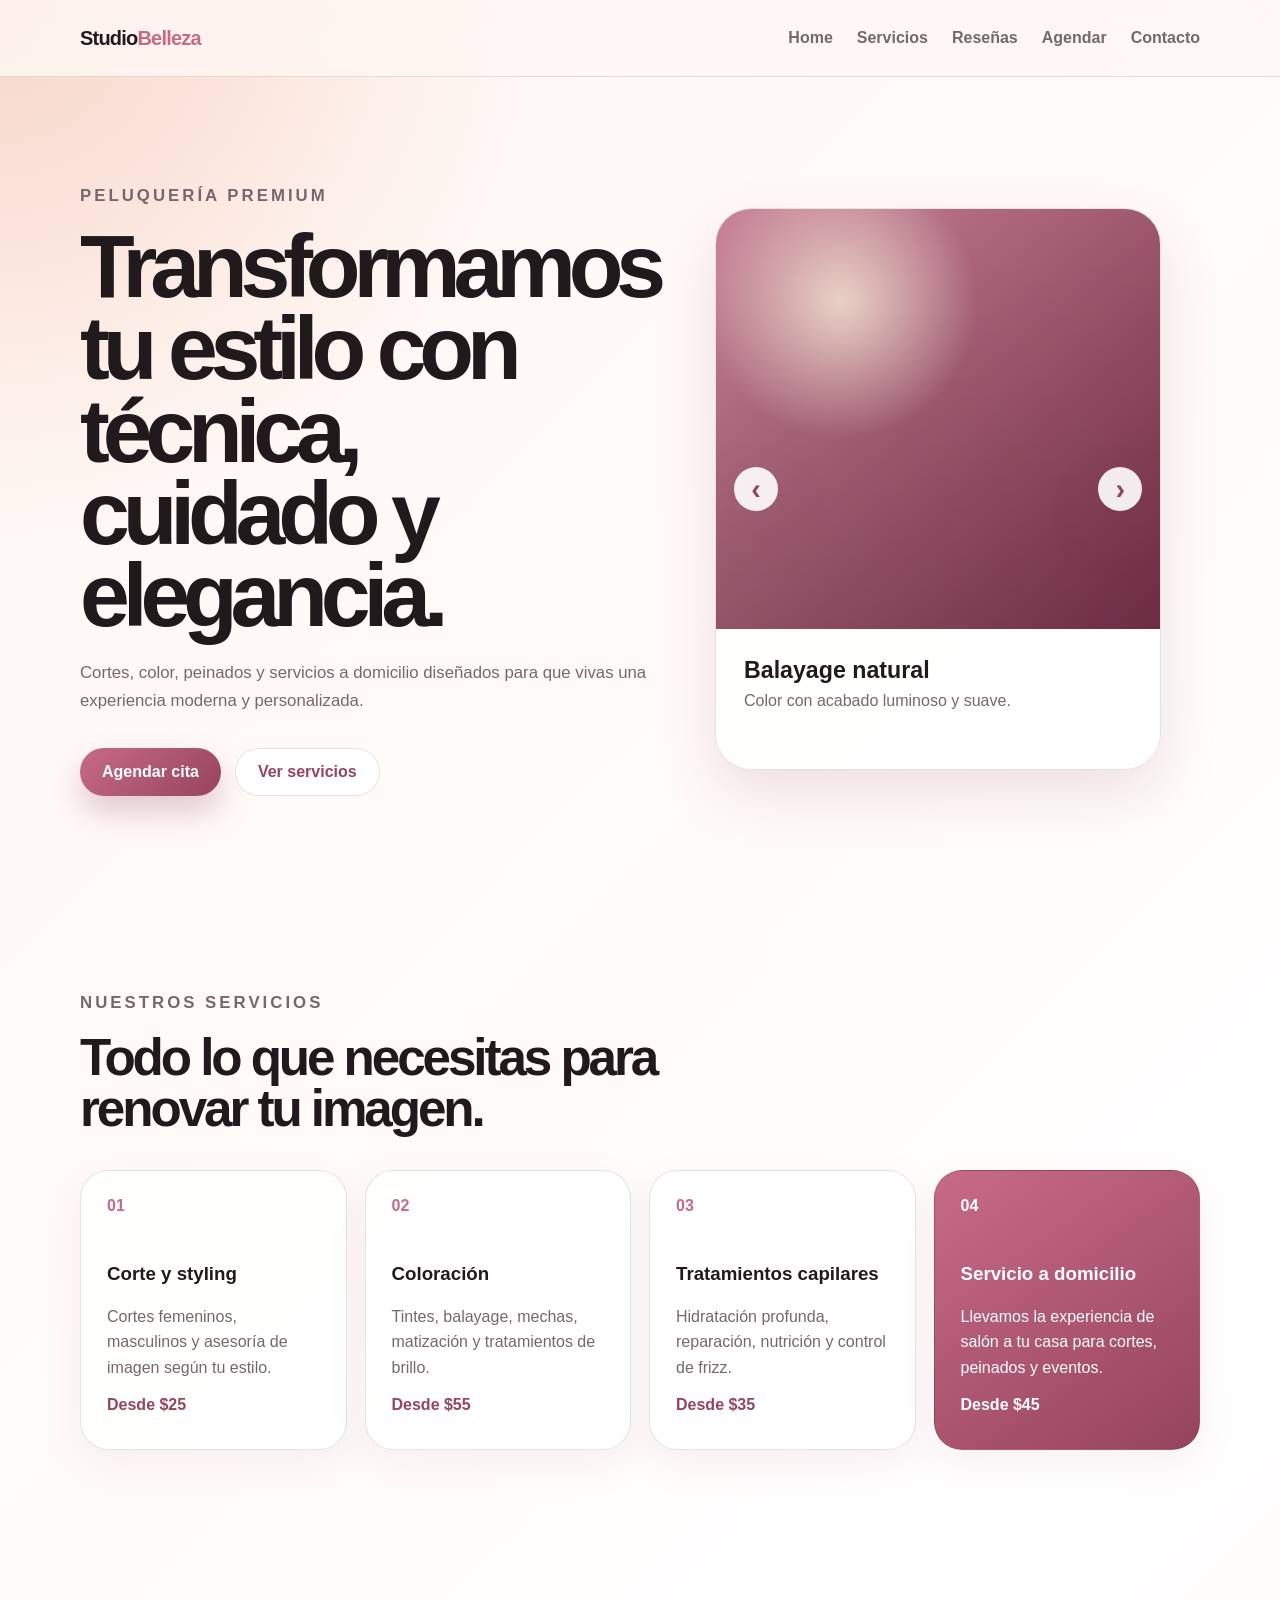
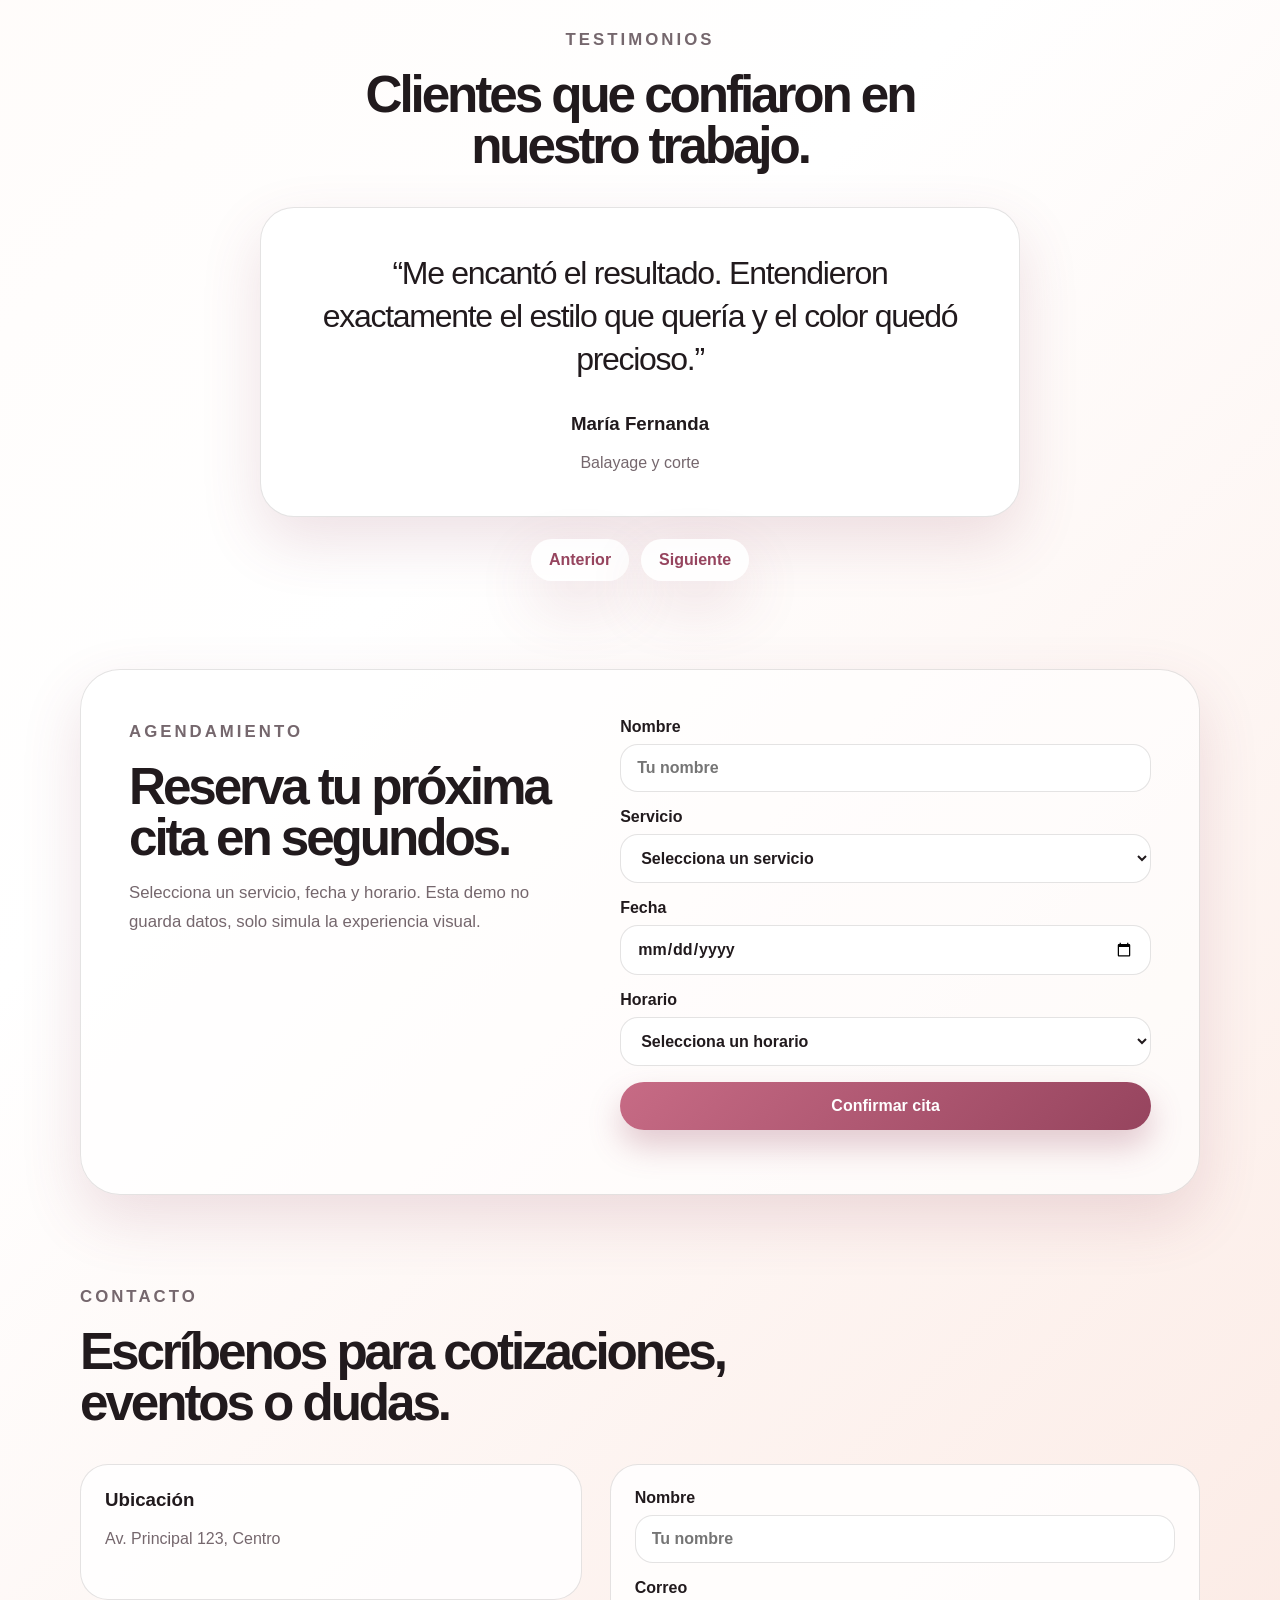
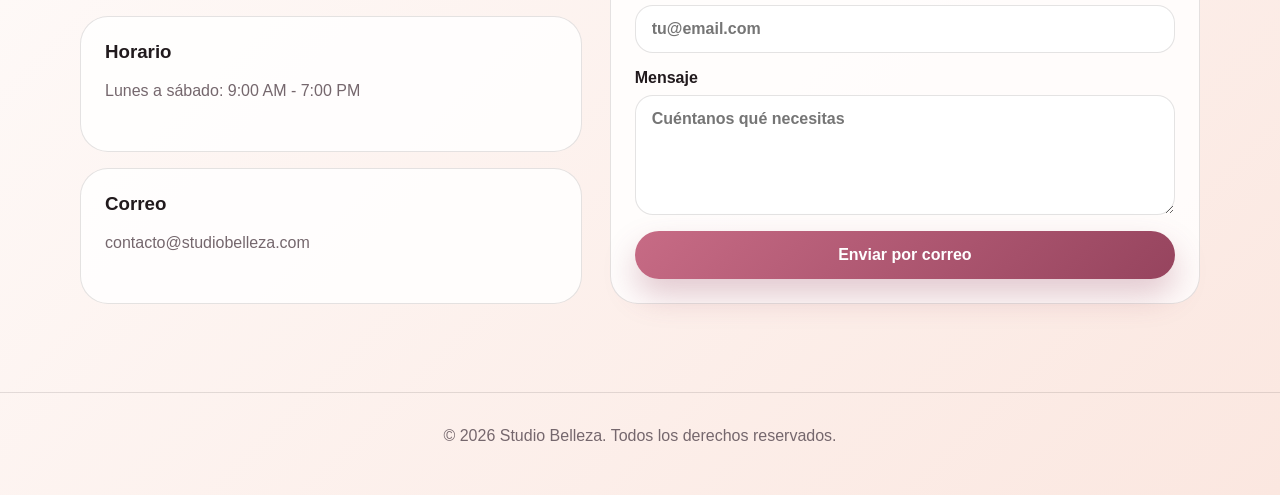
==== index.html @ a396c780 "feat: init project" ====
<!DOCTYPE html>
<html lang="es">
<head>
  <meta charset="UTF-8" />
  <meta name="viewport" content="width=device-width, initial-scale=1.0" />
  <title>Studio Belleza | Peluquería Moderna</title>
  <link rel="stylesheet" href="styles.css" />
</head>
<body>
  <header class="site-header">
    <nav class="navbar">
      <a href="#home" class="logo">Studio<span>Belleza</span></a>

      <button class="menu-toggle" id="menuToggle" aria-label="Abrir menú">
        <span></span>
        <span></span>
        <span></span>
      </button>

      <div class="nav-links" id="navLinks">
        <a href="#home">Home</a>
        <a href="#servicios">Servicios</a>
        <a href="#testimonios">Reseñas</a>
        <a href="#agenda">Agendar</a>
        <a href="#contacto">Contacto</a>
      </div>
    </nav>
  </header>

  <main>
    <section class="hero section" id="home">
      <div class="hero-content">
        <p class="eyebrow">Peluquería premium</p>
        <h1>Transformamos tu estilo con técnica, cuidado y elegancia.</h1>
        <p>
          Cortes, color, peinados y servicios a domicilio diseñados para que vivas una experiencia moderna y personalizada.
        </p>
        <div class="hero-actions">
          <a href="#agenda" class="btn primary">Agendar cita</a>
          <a href="#servicios" class="btn secondary">Ver servicios</a>
        </div>
      </div>

      <div class="carousel" aria-label="Trabajos realizados">
        <div class="carousel-track" id="carouselTrack">
          <article class="slide active">
            <div class="slide-image gradient-one"></div>
            <div class="slide-info">
              <h3>Balayage natural</h3>
              <p>Color con acabado luminoso y suave.</p>
            </div>
          </article>

          <article class="slide">
            <div class="slide-image gradient-two"></div>
            <div class="slide-info">
              <h3>Corte moderno</h3>
              <p>Estilo personalizado según rostro y textura.</p>
            </div>
          </article>

          <article class="slide">
            <div class="slide-image gradient-three"></div>
            <div class="slide-info">
              <h3>Peinado social</h3>
              <p>Look elegante para eventos especiales.</p>
            </div>
          </article>
        </div>

        <div class="carousel-controls">
          <button id="prevSlide" aria-label="Trabajo anterior">‹</button>
          <button id="nextSlide" aria-label="Trabajo siguiente">›</button>
        </div>

        <div class="carousel-dots" id="carouselDots"></div>
      </div>
    </section>

    <section class="section services" id="servicios">
      <div class="section-heading">
        <p class="eyebrow">Nuestros servicios</p>
        <h2>Todo lo que necesitas para renovar tu imagen.</h2>
      </div>

      <div class="service-grid">
        <article class="service-card">
          <span>01</span>
          <h3>Corte y styling</h3>
          <p>Cortes femeninos, masculinos y asesoría de imagen según tu estilo.</p>
          <strong>Desde $25</strong>
        </article>

        <article class="service-card">
          <span>02</span>
          <h3>Coloración</h3>
          <p>Tintes, balayage, mechas, matización y tratamientos de brillo.</p>
          <strong>Desde $55</strong>
        </article>

        <article class="service-card">
          <span>03</span>
          <h3>Tratamientos capilares</h3>
          <p>Hidratación profunda, reparación, nutrición y control de frizz.</p>
          <strong>Desde $35</strong>
        </article>

        <article class="service-card highlighted">
          <span>04</span>
          <h3>Servicio a domicilio</h3>
          <p>Llevamos la experiencia de salón a tu casa para cortes, peinados y eventos.</p>
          <strong>Desde $45</strong>
        </article>
      </div>
    </section>

    <section class="section testimonials" id="testimonios">
      <div class="section-heading">
        <p class="eyebrow">Testimonios</p>
        <h2>Clientes que confiaron en nuestro trabajo.</h2>
      </div>

      <div class="testimonial-card" id="testimonialCard">
        <p id="testimonialText"></p>
        <div>
          <h3 id="testimonialName"></h3>
          <span id="testimonialService"></span>
        </div>
      </div>

      <div class="testimonial-actions">
        <button id="prevTestimonial">Anterior</button>
        <button id="nextTestimonial">Siguiente</button>
      </div>
    </section>

    <section class="section booking" id="agenda">
      <div class="booking-content">
        <p class="eyebrow">Agendamiento</p>
        <h2>Reserva tu próxima cita en segundos.</h2>
        <p>
          Selecciona un servicio, fecha y horario. Esta demo no guarda datos, solo simula la experiencia visual.
        </p>
      </div>

      <form class="booking-form" id="bookingForm">
        <label>
          Nombre
          <input type="text" id="bookingName" placeholder="Tu nombre" required />
        </label>

        <label>
          Servicio
          <select id="bookingService" required>
            <option value="">Selecciona un servicio</option>
            <option>Corte y styling</option>
            <option>Coloración</option>
            <option>Tratamiento capilar</option>
            <option>Servicio a domicilio</option>
          </select>
        </label>

        <label>
          Fecha
          <input type="date" id="bookingDate" required />
        </label>

        <label>
          Horario
          <select id="bookingTime" required>
            <option value="">Selecciona un horario</option>
            <option>09:00 AM</option>
            <option>11:00 AM</option>
            <option>02:00 PM</option>
            <option>04:00 PM</option>
            <option>06:00 PM</option>
          </select>
        </label>

        <button type="submit" class="btn primary">Confirmar cita</button>
        <p class="form-message" id="bookingMessage"></p>
      </form>
    </section>

    <section class="section contact" id="contacto">
      <div class="section-heading">
        <p class="eyebrow">Contacto</p>
        <h2>Escríbenos para cotizaciones, eventos o dudas.</h2>
      </div>

      <div class="contact-layout">
        <div class="contact-info">
          <article>
            <h3>Ubicación</h3>
            <p>Av. Principal 123, Centro</p>
          </article>

          <article>
            <h3>Horario</h3>
            <p>Lunes a sábado: 9:00 AM - 7:00 PM</p>
          </article>

          <article>
            <h3>Correo</h3>
            <p>contacto@studiobelleza.com</p>
          </article>
        </div>

        <form class="contact-form" action="mailto:contacto@studiobelleza.com" method="post" enctype="text/plain">
          <label>
            Nombre
            <input type="text" name="nombre" placeholder="Tu nombre" required />
          </label>

          <label>
            Correo
            <input type="email" name="correo" placeholder="tu@email.com" required />
          </label>

          <label>
            Mensaje
            <textarea name="mensaje" rows="5" placeholder="Cuéntanos qué necesitas" required></textarea>
          </label>

          <button type="submit" class="btn primary">Enviar por correo</button>
        </form>
      </div>
    </section>
  </main>

  <footer class="footer">
    <p>© 2026 Studio Belleza. Todos los derechos reservados.</p>
  </footer>

  <script src="script.js"></script>
</body>
</html>
---- styles.css ----
:root {
  --bg: #fff7f3;
  --bg-soft: #ffffff;
  --text: #211a1d;
  --muted: #75676d;
  --primary: #c76b85;
  --primary-dark: #96445e;
  --accent: #f4c8b8;
  --card: rgba(255, 255, 255, 0.82);
  --border: rgba(33, 26, 29, 0.12);
  --shadow: 0 24px 60px rgba(150, 68, 94, 0.16);
}

* {
  box-sizing: border-box;
}

html {
  scroll-behavior: smooth;
}

body {
  margin: 0;
  font-family: Arial, sans-serif;
  color: var(--text);
  background:
    radial-gradient(circle at top left, rgba(244, 200, 184, 0.7), transparent 34rem),
    linear-gradient(135deg, #fff7f3 0%, #fff 52%, #fbe7e0 100%);
}

a {
  color: inherit;
  text-decoration: none;
}

button,
input,
select,
textarea {
  font: inherit;
}

.site-header {
  position: sticky;
  top: 0;
  z-index: 20;
  background: rgba(255, 247, 243, 0.82);
  backdrop-filter: blur(18px);
  border-bottom: 1px solid var(--border);
}

.navbar {
  width: min(1120px, calc(100% - 32px));
  margin: 0 auto;
  min-height: 76px;
  display: flex;
  align-items: center;
  justify-content: space-between;
}

.logo {
  font-weight: 800;
  font-size: 1.25rem;
  letter-spacing: -0.04em;
}

.logo span {
  color: var(--primary);
}

.nav-links {
  display: flex;
  align-items: center;
  gap: 24px;
  color: var(--muted);
  font-weight: 600;
}

.nav-links a:hover {
  color: var(--primary-dark);
}

.menu-toggle {
  display: none;
  width: 44px;
  height: 44px;
  border: 0;
  border-radius: 999px;
  background: var(--bg-soft);
  box-shadow: var(--shadow);
}

.menu-toggle span {
  display: block;
  width: 20px;
  height: 2px;
  margin: 4px auto;
  background: var(--text);
}

.section {
  width: min(1120px, calc(100% - 32px));
  margin: 0 auto;
  padding: 88px 0;
}

.hero {
  min-height: calc(100vh - 76px);
  display: grid;
  grid-template-columns: 1fr 0.92fr;
  align-items: center;
  gap: 56px;
}

.eyebrow {
  margin: 0 0 14px;
  color: var(--primary-dark);
  font-size: 0.78rem;
  font-weight: 800;
  letter-spacing: 0.18em;
  text-transform: uppercase;
}

h1,
h2,
h3,
p {
  margin-top: 0;
}

h1 {
  margin-bottom: 22px;
  font-size: clamp(2.8rem, 7vw, 5.8rem);
  line-height: 0.92;
  letter-spacing: -0.08em;
}

h2 {
  margin-bottom: 16px;
  font-size: clamp(2rem, 4vw, 3.6rem);
  line-height: 1;
  letter-spacing: -0.06em;
}

.hero-content p,
.booking-content p,
.section-heading p {
  color: var(--muted);
  font-size: 1.05rem;
  line-height: 1.7;
}

.hero-actions {
  display: flex;
  flex-wrap: wrap;
  gap: 14px;
  margin-top: 32px;
}

.btn {
  display: inline-flex;
  align-items: center;
  justify-content: center;
  min-height: 48px;
  padding: 0 22px;
  border: 0;
  border-radius: 999px;
  cursor: pointer;
  font-weight: 800;
}

.btn.primary {
  color: #fff;
  background: linear-gradient(135deg, var(--primary), var(--primary-dark));
  box-shadow: 0 16px 32px rgba(150, 68, 94, 0.28);
}

.btn.secondary {
  background: #fff;
  color: var(--primary-dark);
  border: 1px solid var(--border);
}

.carousel {
  position: relative;
  overflow: hidden;
  border-radius: 36px;
  background: var(--card);
  border: 1px solid var(--border);
  box-shadow: var(--shadow);
}

.carousel-track {
  position: relative;
  min-height: 560px;
}

.slide {
  position: absolute;
  inset: 0;
  opacity: 0;
  transform: scale(1.03);
  transition: opacity 0.45s ease, transform 0.45s ease;
  pointer-events: none;
}

.slide.active {
  opacity: 1;
  transform: scale(1);
  pointer-events: auto;
}

.slide-image {
  height: 420px;
}

.gradient-one {
  background:
    linear-gradient(rgba(33, 26, 29, 0.08), rgba(33, 26, 29, 0.18)),
    radial-gradient(circle at 28% 22%, #ffe6d9, transparent 30%),
    linear-gradient(135deg, #d88ea3, #7c2f4a);
}

.gradient-two {
  background:
    linear-gradient(rgba(33, 26, 29, 0.06), rgba(33, 26, 29, 0.15)),
    radial-gradient(circle at 72% 24%, #f8d0bd, transparent 28%),
    linear-gradient(135deg, #33242d, #cc7891);
}

.gradient-three {
  background:
    linear-gradient(rgba(33, 26, 29, 0.06), rgba(33, 26, 29, 0.18)),
    radial-gradient(circle at 50% 18%, #fff1dc, transparent 30%),
    linear-gradient(135deg, #ba6d72, #eac0aa);
}

.slide-info {
  padding: 28px;
}

.slide-info h3 {
  margin-bottom: 8px;
  font-size: 1.45rem;
}

.slide-info p {
  color: var(--muted);
}

.carousel-controls {
  position: absolute;
  top: 50%;
  left: 18px;
  right: 18px;
  display: flex;
  justify-content: space-between;
  transform: translateY(-50%);
}

.carousel-controls button,
.testimonial-actions button {
  border: 0;
  border-radius: 999px;
  background: rgba(255, 255, 255, 0.9);
  color: var(--primary-dark);
  cursor: pointer;
  font-weight: 900;
  box-shadow: var(--shadow);
}

.carousel-controls button {
  width: 44px;
  height: 44px;
  font-size: 1.8rem;
}

.carousel-dots {
  position: absolute;
  left: 0;
  right: 0;
  bottom: 18px;
  display: flex;
  justify-content: center;
  gap: 8px;
}

.carousel-dots button {
  width: 9px;
  height: 9px;
  padding: 0;
  border: 0;
  border-radius: 999px;
  background: rgba(255, 255, 255, 0.55);
  cursor: pointer;
}

.carousel-dots button.active {
  width: 28px;
  background: #fff;
}

.section-heading {
  max-width: 680px;
  margin-bottom: 36px;
}

.service-grid {
  display: grid;
  grid-template-columns: repeat(4, 1fr);
  gap: 18px;
}

.service-card {
  min-height: 280px;
  padding: 26px;
  border: 1px solid var(--border);
  border-radius: 28px;
  background: var(--card);
  box-shadow: 0 14px 40px rgba(150, 68, 94, 0.08);
}

.service-card span {
  display: inline-block;
  margin-bottom: 48px;
  color: var(--primary);
  font-weight: 900;
}

.service-card p {
  color: var(--muted);
  line-height: 1.6;
}

.service-card strong {
  color: var(--primary-dark);
}

.service-card.highlighted {
  color: #fff;
  background: linear-gradient(145deg, var(--primary), var(--primary-dark));
}

.service-card.highlighted p,
.service-card.highlighted span,
.service-card.highlighted strong {
  color: #fff;
}

.testimonials {
  text-align: center;
}

.testimonials .section-heading {
  margin-left: auto;
  margin-right: auto;
}

.testimonial-card {
  max-width: 760px;
  margin: 0 auto;
  padding: 44px;
  border-radius: 34px;
  background: #fff;
  border: 1px solid var(--border);
  box-shadow: var(--shadow);
}

.testimonial-card p {
  color: var(--text);
  font-size: clamp(1.25rem, 3vw, 2rem);
  line-height: 1.35;
  letter-spacing: -0.04em;
}

.testimonial-card span {
  color: var(--muted);
}

.testimonial-actions {
  display: flex;
  justify-content: center;
  gap: 12px;
  margin-top: 22px;
}

.testimonial-actions button {
  padding: 12px 18px;
}

.booking {
  display: grid;
  grid-template-columns: 0.85fr 1fr;
  gap: 40px;
  align-items: start;
  padding: 48px;
  border-radius: 40px;
  background: rgba(255, 255, 255, 0.62);
  border: 1px solid var(--border);
  box-shadow: var(--shadow);
}

.booking-form,
.contact-form {
  display: grid;
  gap: 16px;
}

label {
  display: grid;
  gap: 8px;
  color: var(--text);
  font-weight: 800;
}

input,
select,
textarea {
  width: 100%;
  border: 1px solid var(--border);
  border-radius: 18px;
  padding: 14px 16px;
  outline: none;
  background: #fff;
  color: var(--text);
}

input:focus,
select:focus,
textarea:focus {
  border-color: var(--primary);
  box-shadow: 0 0 0 4px rgba(199, 107, 133, 0.13);
}

.form-message {
  margin: 0;
  color: var(--primary-dark);
  font-weight: 800;
}

.contact-layout {
  display: grid;
  grid-template-columns: 0.85fr 1fr;
  gap: 28px;
}

.contact-info {
  display: grid;
  gap: 16px;
}

.contact-info article,
.contact-form {
  padding: 24px;
  border-radius: 28px;
  background: var(--card);
  border: 1px solid var(--border);
}

.contact-info p {
  margin-bottom: 0;
  color: var(--muted);
}

.footer {
  padding: 34px 16px;
  text-align: center;
  color: var(--muted);
  border-top: 1px solid var(--border);
}

.error-page {
  min-height: 100vh;
  width: min(920px, calc(100% - 32px));
  margin: 0 auto;
  display: grid;
  place-items: center;
  padding: 48px 0;
}

.error-card {
  width: 100%;
  padding: clamp(32px, 7vw, 72px);
  border: 1px solid var(--border);
  border-radius: 42px;
  background: rgba(255, 255, 255, 0.76);
  box-shadow: var(--shadow);
  text-align: center;
}

.error-code {
  display: block;
  margin-bottom: 16px;
  color: var(--primary);
  font-size: clamp(5rem, 20vw, 11rem);
  line-height: 0.82;
  letter-spacing: -0.1em;
}

.error-card h1 {
  max-width: 720px;
  margin-left: auto;
  margin-right: auto;
}

.error-card p:not(.eyebrow) {
  max-width: 560px;
  margin-left: auto;
  margin-right: auto;
  color: var(--muted);
  font-size: 1.08rem;
  line-height: 1.7;
}

.error-actions {
  justify-content: center;
}

@media (max-width: 900px) {
  .menu-toggle {
    display: block;
  }

  .nav-links {
    position: absolute;
    top: 76px;
    left: 16px;
    right: 16px;
    display: none;
    flex-direction: column;
    align-items: stretch;
    padding: 18px;
    border-radius: 24px;
    background: #fff;
    box-shadow: var(--shadow);
  }

  .nav-links.open {
    display: flex;
  }

  .hero,
  .booking,
  .contact-layout {
    grid-template-columns: 1fr;
  }

  .hero {
    padding-top: 54px;
  }

  .carousel-track {
    min-height: 480px;
  }

  .slide-image {
    height: 340px;
  }

  .service-grid {
    grid-template-columns: repeat(2, 1fr);
  }

  .booking {
    padding: 28px;
  }
}

@media (max-width: 620px) {
  .section {
    padding: 64px 0;
  }

  .service-grid {
    grid-template-columns: 1fr;
  }

  .carousel-track {
    min-height: 430px;
  }

  .slide-image {
    height: 300px;
  }

  .testimonial-card {
    padding: 28px;
  }

  .booking {
    width: min(1120px, calc(100% - 32px));
  }
}
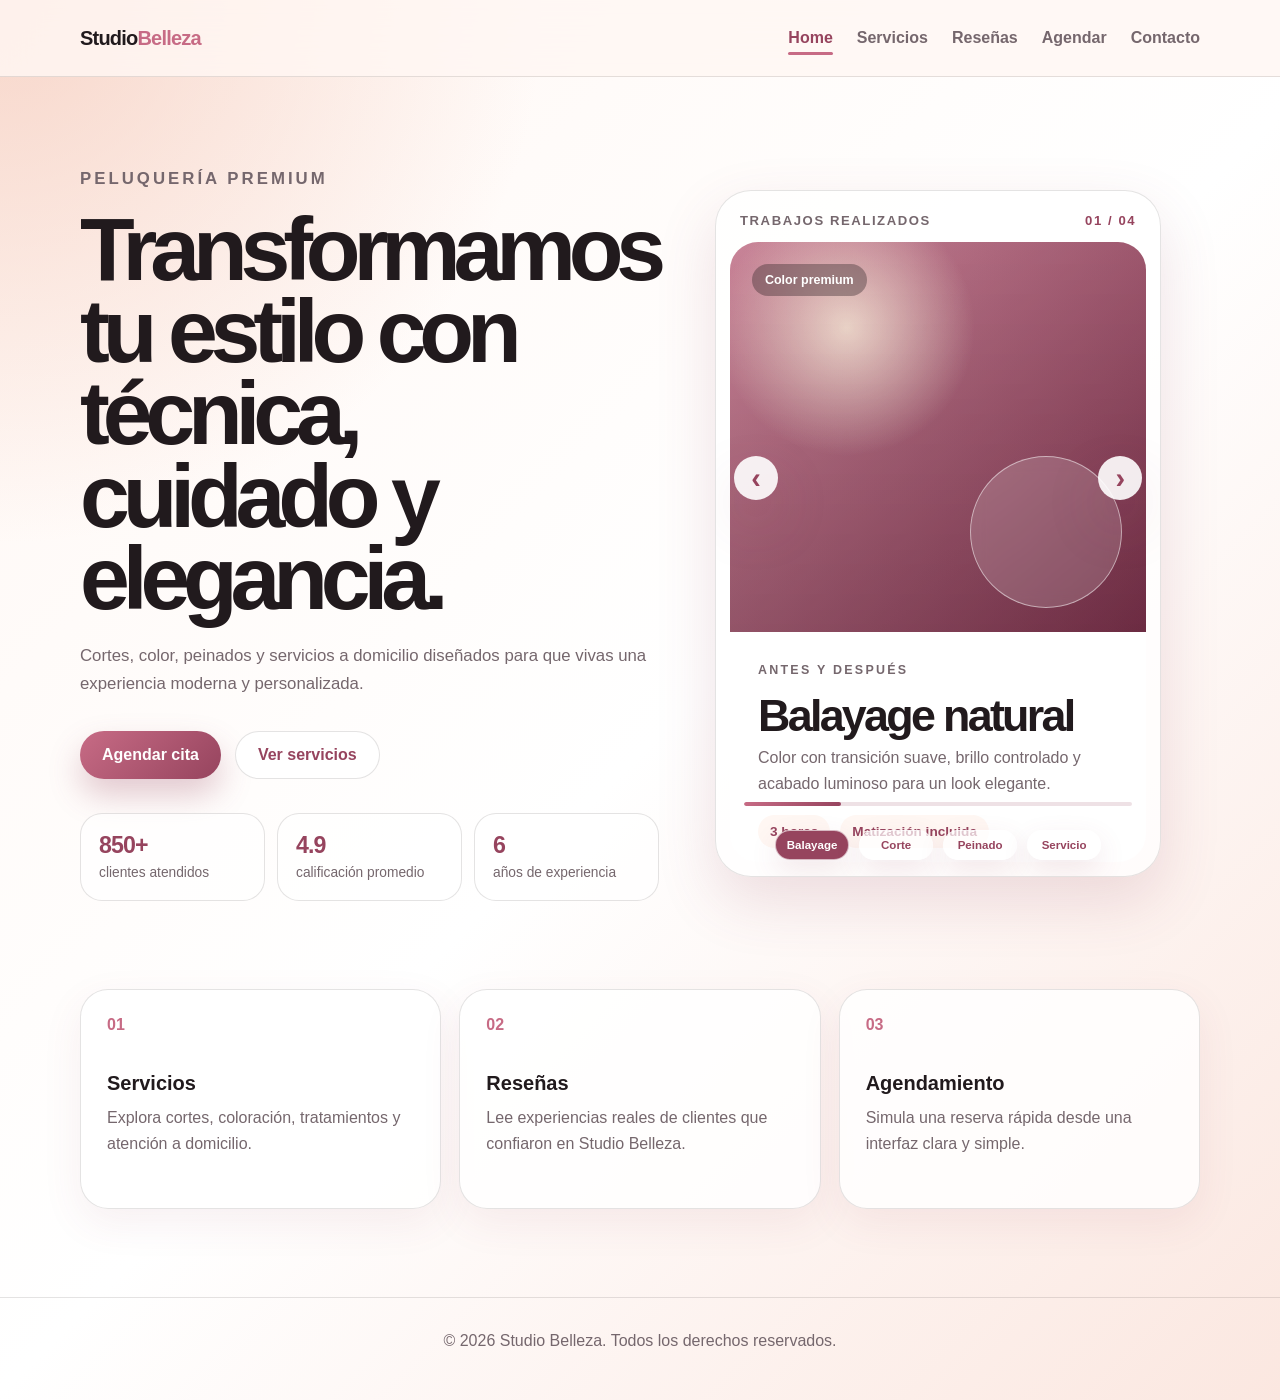
==== commit 793721df: "feat: improvements" ====
--- a/index.html
+++ b/index.html
@@ -9,7 +9,7 @@
 <body>
   <header class="site-header">
     <nav class="navbar">
-      <a href="#home" class="logo">Studio<span>Belleza</span></a>
+      <a href="index.html" class="logo">Studio<span>Belleza</span></a>
 
       <button class="menu-toggle" id="menuToggle" aria-label="Abrir menú">
         <span></span>
@@ -18,11 +18,11 @@
       </button>
 
       <div class="nav-links" id="navLinks">
-        <a href="#home">Home</a>
-        <a href="#servicios">Servicios</a>
-        <a href="#testimonios">Reseñas</a>
-        <a href="#agenda">Agendar</a>
-        <a href="#contacto">Contacto</a>
+        <a href="index.html" class="active">Home</a>
+        <a href="servicios.html">Servicios</a>
+        <a href="testimonios.html">Reseñas</a>
+        <a href="agenda.html">Agendar</a>
+        <a href="contacto.html">Contacto</a>
       </div>
     </nav>
   </header>
@@ -36,36 +36,96 @@
           Cortes, color, peinados y servicios a domicilio diseñados para que vivas una experiencia moderna y personalizada.
         </p>
         <div class="hero-actions">
-          <a href="#agenda" class="btn primary">Agendar cita</a>
-          <a href="#servicios" class="btn secondary">Ver servicios</a>
+          <a href="agenda.html" class="btn primary">Agendar cita</a>
+          <a href="servicios.html" class="btn secondary">Ver servicios</a>
+        </div>
+
+        <div class="home-stats" aria-label="Indicadores del salón">
+          <article>
+            <strong>850+</strong>
+            <span>clientes atendidos</span>
+          </article>
+          <article>
+            <strong>4.9</strong>
+            <span>calificación promedio</span>
+          </article>
+          <article>
+            <strong>6</strong>
+            <span>años de experiencia</span>
+          </article>
         </div>
       </div>
 
-      <div class="carousel" aria-label="Trabajos realizados">
+      <section class="carousel featured-carousel" aria-label="Trabajos realizados">
+        <div class="carousel-topline">
+          <span>Trabajos realizados</span>
+          <strong id="carouselCounter">01 / 04</strong>
+        </div>
+
         <div class="carousel-track" id="carouselTrack">
-          <article class="slide active">
-            <div class="slide-image gradient-one"></div>
+          <article class="slide active" data-title="Balayage natural">
+            <div class="slide-image gradient-one">
+              <span class="slide-badge">Color premium</span>
+            </div>
             <div class="slide-info">
+              <p class="eyebrow">Antes y después</p>
               <h3>Balayage natural</h3>
-              <p>Color con acabado luminoso y suave.</p>
+              <p>Color con transición suave, brillo controlado y acabado luminoso para un look elegante.</p>
+              <div class="slide-meta">
+                <span>3 horas</span>
+                <span>Matización incluida</span>
+              </div>
             </div>
           </article>
 
-          <article class="slide">
-            <div class="slide-image gradient-two"></div>
+          <article class="slide" data-title="Corte moderno">
+            <div class="slide-image gradient-two">
+              <span class="slide-badge">Styling</span>
+            </div>
             <div class="slide-info">
+              <p class="eyebrow">Diseño personalizado</p>
               <h3>Corte moderno</h3>
-              <p>Estilo personalizado según rostro y textura.</p>
+              <p>Estilo construido según rostro, textura y rutina diaria para mantener el look por más tiempo.</p>
+              <div class="slide-meta">
+                <span>60 minutos</span>
+                <span>Asesoría incluida</span>
+              </div>
             </div>
           </article>
 
-          <article class="slide">
-            <div class="slide-image gradient-three"></div>
+          <article class="slide" data-title="Peinado social">
+            <div class="slide-image gradient-three">
+              <span class="slide-badge">Eventos</span>
+            </div>
             <div class="slide-info">
+              <p class="eyebrow">Ocasiones especiales</p>
               <h3>Peinado social</h3>
-              <p>Look elegante para eventos especiales.</p>
+              <p>Acabado pulido y duradero para bodas, graduaciones, sesiones fotográficas y celebraciones.</p>
+              <div class="slide-meta">
+                <span>90 minutos</span>
+                <span>Fijación profesional</span>
+              </div>
             </div>
           </article>
+
+          <article class="slide" data-title="Servicio a domicilio">
+            <div class="slide-image gradient-four">
+              <span class="slide-badge">En tu casa</span>
+            </div>
+            <div class="slide-info">
+              <p class="eyebrow">Experiencia privada</p>
+              <h3>Servicio a domicilio</h3>
+              <p>Llevamos herramientas, productos y técnica profesional para atenderte con comodidad.</p>
+              <div class="slide-meta">
+                <span>Desde 45 min</span>
+                <span>Ideal para eventos</span>
+              </div>
+            </div>
+          </article>
+        </div>
+
+        <div class="carousel-progress" aria-hidden="true">
+          <span id="carouselProgress"></span>
         </div>
 
         <div class="carousel-controls">
@@ -74,157 +134,25 @@
         </div>
 
         <div class="carousel-dots" id="carouselDots"></div>
-      </div>
+      </section>
     </section>
 
-    <section class="section services" id="servicios">
-      <div class="section-heading">
-        <p class="eyebrow">Nuestros servicios</p>
-        <h2>Todo lo que necesitas para renovar tu imagen.</h2>
-      </div>
-
-      <div class="service-grid">
-        <article class="service-card">
-          <span>01</span>
-          <h3>Corte y styling</h3>
-          <p>Cortes femeninos, masculinos y asesoría de imagen según tu estilo.</p>
-          <strong>Desde $25</strong>
-        </article>
-
-        <article class="service-card">
-          <span>02</span>
-          <h3>Coloración</h3>
-          <p>Tintes, balayage, mechas, matización y tratamientos de brillo.</p>
-          <strong>Desde $55</strong>
-        </article>
-
-        <article class="service-card">
-          <span>03</span>
-          <h3>Tratamientos capilares</h3>
-          <p>Hidratación profunda, reparación, nutrición y control de frizz.</p>
-          <strong>Desde $35</strong>
-        </article>
-
-        <article class="service-card highlighted">
-          <span>04</span>
-          <h3>Servicio a domicilio</h3>
-          <p>Llevamos la experiencia de salón a tu casa para cortes, peinados y eventos.</p>
-          <strong>Desde $45</strong>
-        </article>
-      </div>
-    </section>
-
-    <section class="section testimonials" id="testimonios">
-      <div class="section-heading">
-        <p class="eyebrow">Testimonios</p>
-        <h2>Clientes que confiaron en nuestro trabajo.</h2>
-      </div>
-
-      <div class="testimonial-card" id="testimonialCard">
-        <p id="testimonialText"></p>
-        <div>
-          <h3 id="testimonialName"></h3>
-          <span id="testimonialService"></span>
-        </div>
-      </div>
-
-      <div class="testimonial-actions">
-        <button id="prevTestimonial">Anterior</button>
-        <button id="nextTestimonial">Siguiente</button>
-      </div>
-    </section>
-
-    <section class="section booking" id="agenda">
-      <div class="booking-content">
-        <p class="eyebrow">Agendamiento</p>
-        <h2>Reserva tu próxima cita en segundos.</h2>
-        <p>
-          Selecciona un servicio, fecha y horario. Esta demo no guarda datos, solo simula la experiencia visual.
-        </p>
-      </div>
-
-      <form class="booking-form" id="bookingForm">
-        <label>
-          Nombre
-          <input type="text" id="bookingName" placeholder="Tu nombre" required />
-        </label>
-
-        <label>
-          Servicio
-          <select id="bookingService" required>
-            <option value="">Selecciona un servicio</option>
-            <option>Corte y styling</option>
-            <option>Coloración</option>
-            <option>Tratamiento capilar</option>
-            <option>Servicio a domicilio</option>
-          </select>
-        </label>
-
-        <label>
-          Fecha
-          <input type="date" id="bookingDate" required />
-        </label>
-
-        <label>
-          Horario
-          <select id="bookingTime" required>
-            <option value="">Selecciona un horario</option>
-            <option>09:00 AM</option>
-            <option>11:00 AM</option>
-            <option>02:00 PM</option>
-            <option>04:00 PM</option>
-            <option>06:00 PM</option>
-          </select>
-        </label>
-
-        <button type="submit" class="btn primary">Confirmar cita</button>
-        <p class="form-message" id="bookingMessage"></p>
-      </form>
-    </section>
-
-    <section class="section contact" id="contacto">
-      <div class="section-heading">
-        <p class="eyebrow">Contacto</p>
-        <h2>Escríbenos para cotizaciones, eventos o dudas.</h2>
-      </div>
-
-      <div class="contact-layout">
-        <div class="contact-info">
-          <article>
-            <h3>Ubicación</h3>
-            <p>Av. Principal 123, Centro</p>
-          </article>
-
-          <article>
-            <h3>Horario</h3>
-            <p>Lunes a sábado: 9:00 AM - 7:00 PM</p>
-          </article>
-
-          <article>
-            <h3>Correo</h3>
-            <p>contacto@studiobelleza.com</p>
-          </article>
-        </div>
-
-        <form class="contact-form" action="mailto:contacto@studiobelleza.com" method="post" enctype="text/plain">
-          <label>
-            Nombre
-            <input type="text" name="nombre" placeholder="Tu nombre" required />
-          </label>
-
-          <label>
-            Correo
-            <input type="email" name="correo" placeholder="tu@email.com" required />
-          </label>
-
-          <label>
-            Mensaje
-            <textarea name="mensaje" rows="5" placeholder="Cuéntanos qué necesitas" required></textarea>
-          </label>
-
-          <button type="submit" class="btn primary">Enviar por correo</button>
-        </form>
-      </div>
+    <section class="section page-links" aria-label="Accesos rápidos">
+      <a href="servicios.html">
+        <span>01</span>
+        <strong>Servicios</strong>
+        <p>Explora cortes, coloración, tratamientos y atención a domicilio.</p>
+      </a>
+      <a href="testimonios.html">
+        <span>02</span>
+        <strong>Reseñas</strong>
+        <p>Lee experiencias reales de clientes que confiaron en Studio Belleza.</p>
+      </a>
+      <a href="agenda.html">
+        <span>03</span>
+        <strong>Agendamiento</strong>
+        <p>Simula una reserva rápida desde una interfaz clara y simple.</p>
+      </a>
     </section>
   </main>
 
--- a/styles.css
+++ b/styles.css
@@ -76,8 +76,24 @@
   font-weight: 600;
 }
 
-.nav-links a:hover {
-  color: var(--primary-dark);
+.nav-links a:hover,
+.nav-links a.active {
+  color: var(--primary-dark);
+}
+
+.nav-links a.active {
+  position: relative;
+}
+
+.nav-links a.active::after {
+  content: "";
+  position: absolute;
+  left: 0;
+  right: 0;
+  bottom: -8px;
+  height: 3px;
+  border-radius: 999px;
+  background: var(--primary);
 }
 
 .menu-toggle {
@@ -155,6 +171,34 @@
   flex-wrap: wrap;
   gap: 14px;
   margin-top: 32px;
+}
+
+.home-stats {
+  display: grid;
+  grid-template-columns: repeat(3, 1fr);
+  gap: 12px;
+  margin-top: 34px;
+}
+
+.home-stats article {
+  padding: 18px;
+  border: 1px solid var(--border);
+  border-radius: 22px;
+  background: rgba(255, 255, 255, 0.62);
+}
+
+.home-stats strong {
+  display: block;
+  margin-bottom: 4px;
+  color: var(--primary-dark);
+  font-size: 1.45rem;
+  letter-spacing: -0.04em;
+}
+
+.home-stats span {
+  color: var(--muted);
+  font-size: 0.86rem;
+  line-height: 1.4;
 }
 
 .btn {
@@ -185,33 +229,84 @@
   position: relative;
   overflow: hidden;
   border-radius: 36px;
-  background: var(--card);
+  background: rgba(255, 255, 255, 0.74);
   border: 1px solid var(--border);
   box-shadow: var(--shadow);
+}
+
+.featured-carousel {
+  padding: 14px;
+}
+
+.carousel-topline {
+  display: flex;
+  align-items: center;
+  justify-content: space-between;
+  padding: 8px 10px 14px;
+  color: var(--muted);
+  font-size: 0.82rem;
+  font-weight: 800;
+  letter-spacing: 0.12em;
+  text-transform: uppercase;
+}
+
+.carousel-topline strong {
+  color: var(--primary-dark);
 }
 
 .carousel-track {
   position: relative;
-  min-height: 560px;
+  min-height: 620px;
+  overflow: hidden;
+  border-radius: 28px;
 }
 
 .slide {
   position: absolute;
   inset: 0;
   opacity: 0;
-  transform: scale(1.03);
-  transition: opacity 0.45s ease, transform 0.45s ease;
+  transform: translateX(42px) scale(0.98);
+  transition: opacity 0.5s ease, transform 0.5s ease;
   pointer-events: none;
+  background: #fff;
 }
 
 .slide.active {
   opacity: 1;
-  transform: scale(1);
+  transform: translateX(0) scale(1);
   pointer-events: auto;
 }
 
 .slide-image {
-  height: 420px;
+  position: relative;
+  height: 390px;
+  overflow: hidden;
+}
+
+.slide-image::after {
+  content: "";
+  position: absolute;
+  inset: auto 24px 24px auto;
+  width: 150px;
+  height: 150px;
+  border: 1px solid rgba(255, 255, 255, 0.5);
+  border-radius: 999px;
+  background: rgba(255, 255, 255, 0.16);
+  backdrop-filter: blur(8px);
+}
+
+.slide-badge {
+  position: absolute;
+  top: 22px;
+  left: 22px;
+  z-index: 1;
+  padding: 9px 13px;
+  border-radius: 999px;
+  color: #fff;
+  background: rgba(33, 26, 29, 0.34);
+  backdrop-filter: blur(10px);
+  font-size: 0.78rem;
+  font-weight: 900;
 }
 
 .gradient-one {
@@ -235,22 +330,48 @@
     linear-gradient(135deg, #ba6d72, #eac0aa);
 }
 
+.gradient-four {
+  background:
+    linear-gradient(rgba(33, 26, 29, 0.05), rgba(33, 26, 29, 0.16)),
+    radial-gradient(circle at 34% 26%, #fff0c7, transparent 28%),
+    linear-gradient(135deg, #805263, #edb79f);
+}
+
 .slide-info {
-  padding: 28px;
+  padding: 28px 28px 34px;
 }
 
 .slide-info h3 {
   margin-bottom: 8px;
-  font-size: 1.45rem;
+  font-size: clamp(1.8rem, 4vw, 2.8rem);
+  line-height: 0.95;
+  letter-spacing: -0.06em;
 }
 
 .slide-info p {
   color: var(--muted);
+  line-height: 1.65;
+}
+
+.slide-meta {
+  display: flex;
+  flex-wrap: wrap;
+  gap: 10px;
+  margin-top: 18px;
+}
+
+.slide-meta span {
+  padding: 9px 12px;
+  border-radius: 999px;
+  color: var(--primary-dark);
+  background: #fff7f3;
+  font-size: 0.85rem;
+  font-weight: 800;
 }
 
 .carousel-controls {
   position: absolute;
-  top: 50%;
+  top: 42%;
   left: 18px;
   right: 18px;
   display: flex;
@@ -279,25 +400,110 @@
   position: absolute;
   left: 0;
   right: 0;
-  bottom: 18px;
+  bottom: 16px;
   display: flex;
   justify-content: center;
-  gap: 8px;
+  gap: 10px;
 }
 
 .carousel-dots button {
-  width: 9px;
-  height: 9px;
-  padding: 0;
-  border: 0;
+  min-width: 74px;
+  padding: 8px 10px;
+  border: 1px solid rgba(255, 255, 255, 0.62);
   border-radius: 999px;
-  background: rgba(255, 255, 255, 0.55);
+  background: rgba(255, 255, 255, 0.7);
+  color: var(--primary-dark);
   cursor: pointer;
+  font-size: 0.72rem;
+  font-weight: 900;
+  box-shadow: 0 10px 28px rgba(150, 68, 94, 0.12);
 }
 
 .carousel-dots button.active {
-  width: 28px;
-  background: #fff;
+  color: #fff;
+  background: var(--primary-dark);
+}
+
+.carousel-progress {
+  position: absolute;
+  left: 28px;
+  right: 28px;
+  bottom: 70px;
+  height: 4px;
+  overflow: hidden;
+  border-radius: 999px;
+  background: rgba(150, 68, 94, 0.16);
+}
+
+.carousel-progress span {
+  display: block;
+  width: 25%;
+  height: 100%;
+  border-radius: inherit;
+  background: linear-gradient(135deg, var(--primary), var(--primary-dark));
+  transition: width 0.45s ease;
+}
+
+.page-hero {
+  max-width: 920px;
+  padding-bottom: 32px;
+}
+
+.page-hero.centered {
+  text-align: center;
+}
+
+.page-hero.centered p {
+  margin-left: auto;
+  margin-right: auto;
+}
+
+.page-hero p:not(.eyebrow) {
+  max-width: 680px;
+  color: var(--muted);
+  font-size: 1.08rem;
+  line-height: 1.7;
+}
+
+.page-links {
+  display: grid;
+  grid-template-columns: repeat(3, 1fr);
+  gap: 18px;
+  padding-top: 0;
+}
+
+.page-links a {
+  min-height: 220px;
+  padding: 26px;
+  border: 1px solid var(--border);
+  border-radius: 28px;
+  background: var(--card);
+  box-shadow: 0 14px 40px rgba(150, 68, 94, 0.08);
+  transition: transform 0.2s ease, box-shadow 0.2s ease;
+}
+
+.page-links a:hover {
+  transform: translateY(-4px);
+  box-shadow: var(--shadow);
+}
+
+.page-links span {
+  display: inline-block;
+  margin-bottom: 38px;
+  color: var(--primary);
+  font-weight: 900;
+}
+
+.page-links strong {
+  display: block;
+  margin-bottom: 10px;
+  font-size: 1.25rem;
+}
+
+.page-links p {
+  margin: 0;
+  color: var(--muted);
+  line-height: 1.6;
 }
 
 .section-heading {
@@ -539,6 +745,10 @@
     display: flex;
   }
 
+  .nav-links a.active::after {
+    display: none;
+  }
+
   .hero,
   .booking,
   .contact-layout {
@@ -550,14 +760,15 @@
   }
 
   .carousel-track {
-    min-height: 480px;
+    min-height: 560px;
   }
 
   .slide-image {
-    height: 340px;
-  }
-
-  .service-grid {
+    height: 330px;
+  }
+
+  .service-grid,
+  .page-links {
     grid-template-columns: repeat(2, 1fr);
   }
 
@@ -571,16 +782,34 @@
     padding: 64px 0;
   }
 
-  .service-grid {
+  .home-stats,
+  .service-grid,
+  .page-links {
     grid-template-columns: 1fr;
   }
 
   .carousel-track {
-    min-height: 430px;
+    min-height: 555px;
   }
 
   .slide-image {
-    height: 300px;
+    height: 280px;
+  }
+
+  .carousel-dots {
+    left: 18px;
+    right: 18px;
+    overflow-x: auto;
+    justify-content: flex-start;
+    padding-bottom: 2px;
+  }
+
+  .carousel-dots button {
+    min-width: max-content;
+  }
+
+  .carousel-progress {
+    bottom: 68px;
   }
 
   .testimonial-card {
